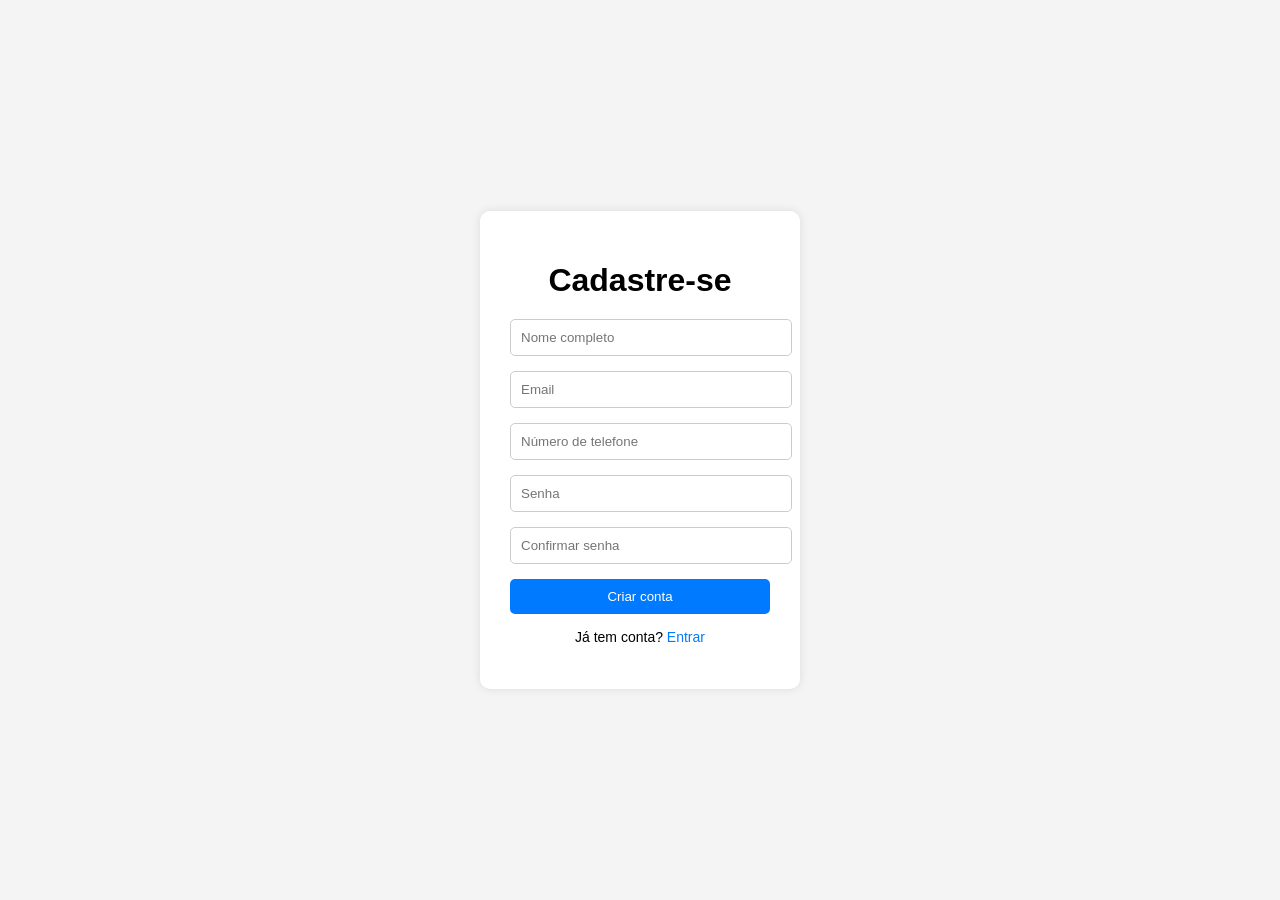
==== front-end/html/cadastro.html @ c275ca43 "Organizando front-end em pasta" ====
<!DOCTYPE html>
<html lang="pt-br">
<head>
    <meta charset="UTF-8">
    <title>Cadastro</title>
    <link rel="stylesheet" href="../css/style.css">
<body>

    <div class="login">
        <h1>Cadastre-se</h1>

        <form>
            <input type="text" placeholder="Nome completo" required>
            <input type="email" placeholder="Email" required>
            <input type="tel" placeholder="Número de telefone" required>
            <input type="password" placeholder="Senha" required>
            <input type="password" placeholder="Confirmar senha" required>

            <button type="submit">Criar conta</button>
        </form>

        <p class="link-login">
            Já tem conta? <a href="index.html">Entrar</a>
        </p>
    </div>

</body>
</html>
---- front-end/css/style.css ----
body {
    display: flex;
    justify-content: center;
    align-items: center;
    height: 100vh;
    margin: 0;

    font-family: Arial, sans-serif;
    background-color: #f4f4f4;
}

.login {
    background: white;
    padding: 30px;
    border-radius: 10px;
    width: 260px;
    text-align: center;

    box-shadow: 0 0 10px rgba(0,0,0,0.1);
}

.login h1 {
    margin-bottom: 20px;
}

.login input {
    width: 100%;
    padding: 10px;
    margin-bottom: 15px;

    border: 1px solid #ccc;
    border-radius: 5px;
}

.links {
    display: flex;
    justify-content: space-between;
    margin-bottom: 15px;
}

.links a {
    text-decoration: none;
    color: #007BFF;
    font-size: 14px;
}

.links a:hover {
    text-decoration: underline;
}

.login button {
    width: 100%;
    padding: 10px;

    border: none;
    border-radius: 5px;
    background-color: #007BFF;
    color: white;

    cursor: pointer;
}

.login button:hover {
    background-color: #0056b3;
}

.ou {
    margin: 15px 0;
    color: #777;
}

/* botão Google */
.google-btn {
    display: flex;
    align-items: center;
    justify-content: center;
    gap: 10px;
    width: 100%;

    background: white;
    color: #444;
    border: 1px solid #ccc;

    padding: 10px;
    border-radius: 5px;
    cursor: pointer;
}

.google-btn img {
    width: 20px;
}

.google-btn:hover {
    background: #f1f1f1;
}
.link-login {
    margin-top: 15px;
    font-size: 14px;
}

.link-login a {
    color: #007BFF;
    text-decoration: none;
}

.link-login a:hover {
    text-decoration: underline;
}
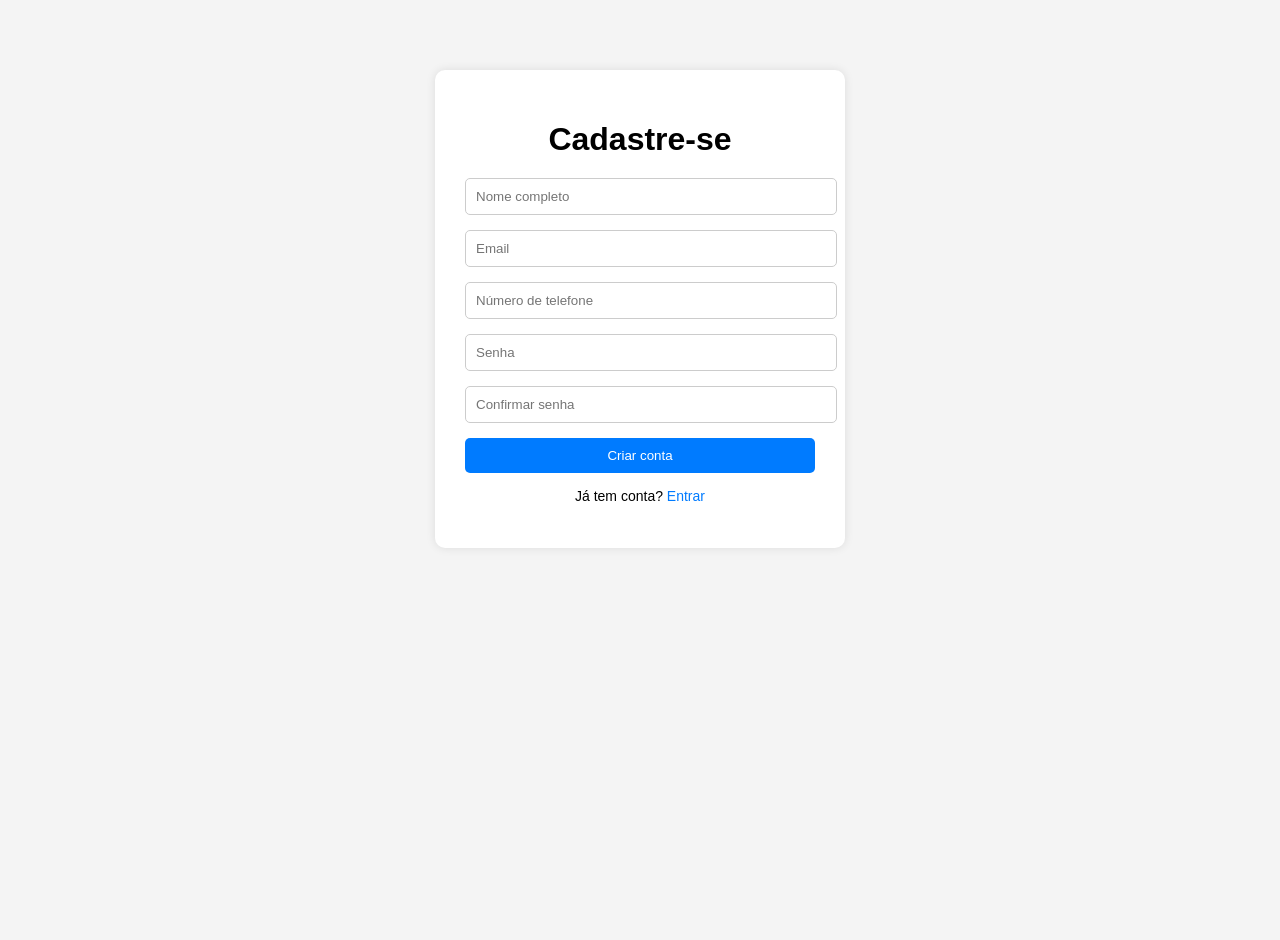
==== commit 45322e90: "Foi feita a responsividade e a documentação do site das telas ja feitas" ====
--- a/front-end/html/cadastro.html
+++ b/front-end/html/cadastro.html
@@ -1,28 +1,47 @@
 <!DOCTYPE html>
 <html lang="pt-br">
+
 <head>
     <meta charset="UTF-8">
+    <meta name="viewport" content="width=device-width, initial-scale=1.0">
     <title>Cadastro</title>
     <link rel="stylesheet" href="../css/style.css">
+</head>
 <body>
 
+    <!-- Container principal da tela de cadastro -->
     <div class="login">
+
         <h1>Cadastre-se</h1>
+        <form>
+            <!-- Formulário de cadastro de usuário -->
 
-        <form>
             <input type="text" placeholder="Nome completo" required>
+            <!-- Campo para nome completo do usuário -->
+
             <input type="email" placeholder="Email" required>
+            <!-- Campo para e-mail do usuário -->
+
             <input type="tel" placeholder="Número de telefone" required>
+            <!-- Campo para número de telefone -->
+
             <input type="password" placeholder="Senha" required>
+            <!-- Campo para senha -->
+
             <input type="password" placeholder="Confirmar senha" required>
+            <!-- Campo para confirmação da senha -->
 
             <button type="submit">Criar conta</button>
+            <!-- Botão para enviar o formulário e criar a conta -->
         </form>
 
         <p class="link-login">
-            Já tem conta? <a href="index.html">Entrar</a>
+            <!-- Link para usuários que já possuem conta -->
+            Já tem conta? <a href="./rest.html">Entrar</a>
         </p>
+
     </div>
 
 </body>
+
 </html>
--- a/front-end/css/style.css
+++ b/front-end/css/style.css
@@ -1,21 +1,24 @@
 body {
-    display: flex;
-    justify-content: center;
-    align-items: center;
-    height: 100vh;
     margin: 0;
-
     font-family: Arial, sans-serif;
     background-color: #f4f4f4;
+
+    min-height: 100vh;
+    padding: 20px;
 }
 
+/* container principal */
 .login {
     background: white;
     padding: 30px;
     border-radius: 10px;
-    width: 260px;
+
+    width: 100%;
+    max-width: 350px;
+
+    margin: 50px auto; /* centralização segura */
+
     text-align: center;
-
     box-shadow: 0 0 10px rgba(0,0,0,0.1);
 }
 
@@ -93,6 +96,8 @@
 .google-btn:hover {
     background: #f1f1f1;
 }
+
+/* link extra (ex: voltar pro login) */
 .link-login {
     margin-top: 15px;
     font-size: 14px;
@@ -105,4 +110,22 @@
 
 .link-login a:hover {
     text-decoration: underline;
+}
+
+/* 📱 RESPONSIVIDADE */
+@media (max-width: 500px) {
+    body {
+        padding: 10px;
+    }
+
+    .login {
+        margin: 40px auto;
+        padding: 20px;
+    }
+
+    .links {
+        flex-direction: column;
+        align-items: center;
+        gap: 5px;
+    }
 }
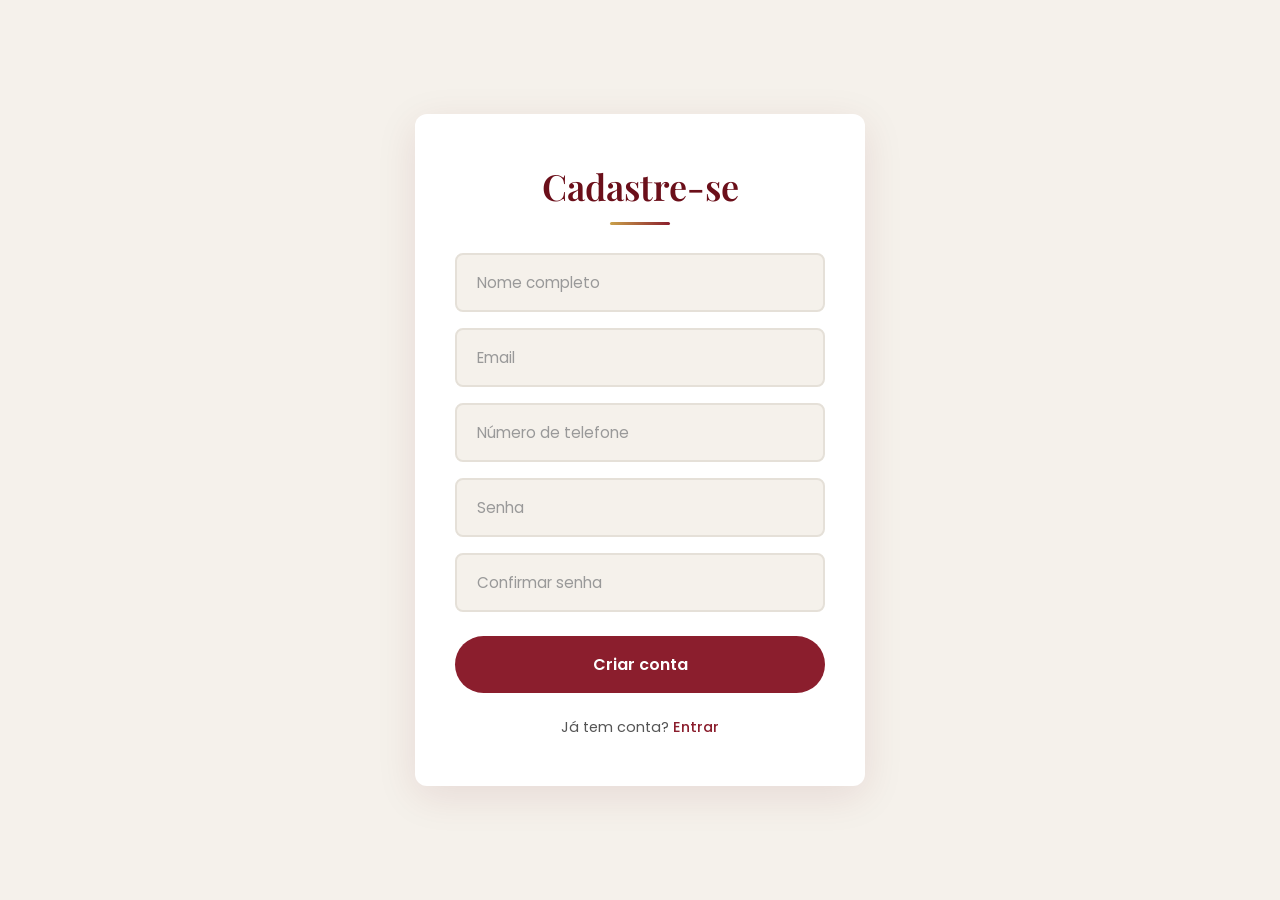
==== commit 6c83d9d8: "Organização do sistema de restaurante, novas telas e renomeação" ====
--- a/front-end/html/cadastro.html
+++ b/front-end/html/cadastro.html
@@ -5,7 +5,7 @@
     <meta charset="UTF-8">
     <meta name="viewport" content="width=device-width, initial-scale=1.0">
     <title>Cadastro</title>
-    <link rel="stylesheet" href="../css/style.css">
+    <link rel="stylesheet" href="../css/cadastro.css">
 </head>
 <body>
 
@@ -37,7 +37,7 @@
 
         <p class="link-login">
             <!-- Link para usuários que já possuem conta -->
-            Já tem conta? <a href="./rest.html">Entrar</a>
+            Já tem conta? <a href="./login.html">Entrar</a>
         </p>
 
     </div>
--- a/front-end/css/cadastro.css
+++ b/front-end/css/cadastro.css
@@ -0,0 +1,159 @@
+/* ===== IMPORTAÇÃO DE FONTES ===== */
+@import url('https://fonts.googleapis.com/css2?family=Great+Vibes&family=Playfair+Display:wght@400;500;600;700&family=Poppins:wght@300;400;500;600;700&display=swap');
+
+/* ===== VARIÁVEIS DE CORES ===== */
+:root {
+    --burgundy-dark: #6B0F1A;
+    --burgundy: #8B1E2D;
+    --gold: #C9A14A;
+    --beige: #F5F1EB;
+    --white: #FFFFFF;
+    --gray-text: #555555;
+    --border-color: #E5E0D8;
+}
+
+/* ===== RESET E BASE ===== */
+* {
+    margin: 0;
+    padding: 0;
+    box-sizing: border-box;
+}
+
+body {
+    font-family: 'Poppins', sans-serif;
+    background-color: var(--beige);
+    min-height: 100vh;
+    display: flex;
+    align-items: center;
+    justify-content: center;
+    padding: 2rem;
+}
+
+/* ===== CONTAINER DE CADASTRO ===== */
+.login {
+    background-color: var(--white);
+    padding: 3rem 2.5rem;
+    border-radius: 12px;
+    box-shadow: 0 10px 40px rgba(107, 15, 26, 0.1);
+    width: 100%;
+    max-width: 450px;
+    text-align: center;
+}
+
+/* ===== TÍTULO ===== */
+.login h1 {
+    font-family: 'Playfair Display', serif;
+    font-size: 2.25rem;
+    font-weight: 600;
+    color: var(--burgundy-dark);
+    margin-bottom: 1.75rem;
+    position: relative;
+}
+
+.login h1::after {
+    content: '';
+    display: block;
+    width: 60px;
+    height: 3px;
+    background: linear-gradient(90deg, var(--gold), var(--burgundy));
+    margin: 0.75rem auto 0;
+    border-radius: 2px;
+}
+
+/* ===== FORMULÁRIO ===== */
+.login form {
+    display: flex;
+    flex-direction: column;
+    gap: 1rem;
+}
+
+/* ===== CAMPOS DE INPUT ===== */
+.login input[type="text"],
+.login input[type="email"],
+.login input[type="tel"],
+.login input[type="password"] {
+    width: 100%;
+    padding: 1rem 1.25rem;
+    font-family: 'Poppins', sans-serif;
+    font-size: 0.95rem;
+    color: var(--gray-text);
+    background-color: var(--beige);
+    border: 2px solid var(--border-color);
+    border-radius: 8px;
+    outline: none;
+    transition: all 0.3s ease;
+}
+
+.login input:focus {
+    border-color: var(--gold);
+    background-color: var(--white);
+    box-shadow: 0 0 0 4px rgba(201, 161, 74, 0.15);
+}
+
+.login input::placeholder {
+    color: #999;
+}
+
+/* ===== BOTÃO CRIAR CONTA ===== */
+.login button[type="submit"] {
+    width: 100%;
+    padding: 1rem;
+    font-family: 'Poppins', sans-serif;
+    font-size: 1rem;
+    font-weight: 600;
+    color: var(--white);
+    background-color: var(--burgundy);
+    border: none;
+    border-radius: 50px;
+    cursor: pointer;
+    transition: all 0.3s ease;
+    margin-top: 0.5rem;
+}
+
+.login button[type="submit"]:hover {
+    background-color: var(--burgundy-dark);
+    transform: translateY(-2px);
+    box-shadow: 0 6px 20px rgba(107, 15, 26, 0.3);
+}
+
+/* ===== LINK PARA LOGIN ===== */
+.link-login {
+    margin-top: 1.5rem;
+    font-size: 0.9rem;
+    color: var(--gray-text);
+}
+
+.link-login a {
+    color: var(--burgundy);
+    text-decoration: none;
+    font-weight: 500;
+    transition: color 0.3s ease;
+}
+
+.link-login a:hover {
+    color: var(--gold);
+    text-decoration: underline;
+}
+
+/* ===== RESPONSIVO ===== */
+@media (max-width: 480px) {
+    body {
+        padding: 1rem;
+    }
+
+    .login {
+        padding: 2rem 1.5rem;
+    }
+
+    .login h1 {
+        font-size: 1.75rem;
+    }
+
+    .login input[type="text"],
+    .login input[type="email"],
+    .login input[type="tel"],
+    .login input[type="password"] {
+        padding: 0.875rem 1rem;
+        font-size: 0.9rem;
+    }
+}
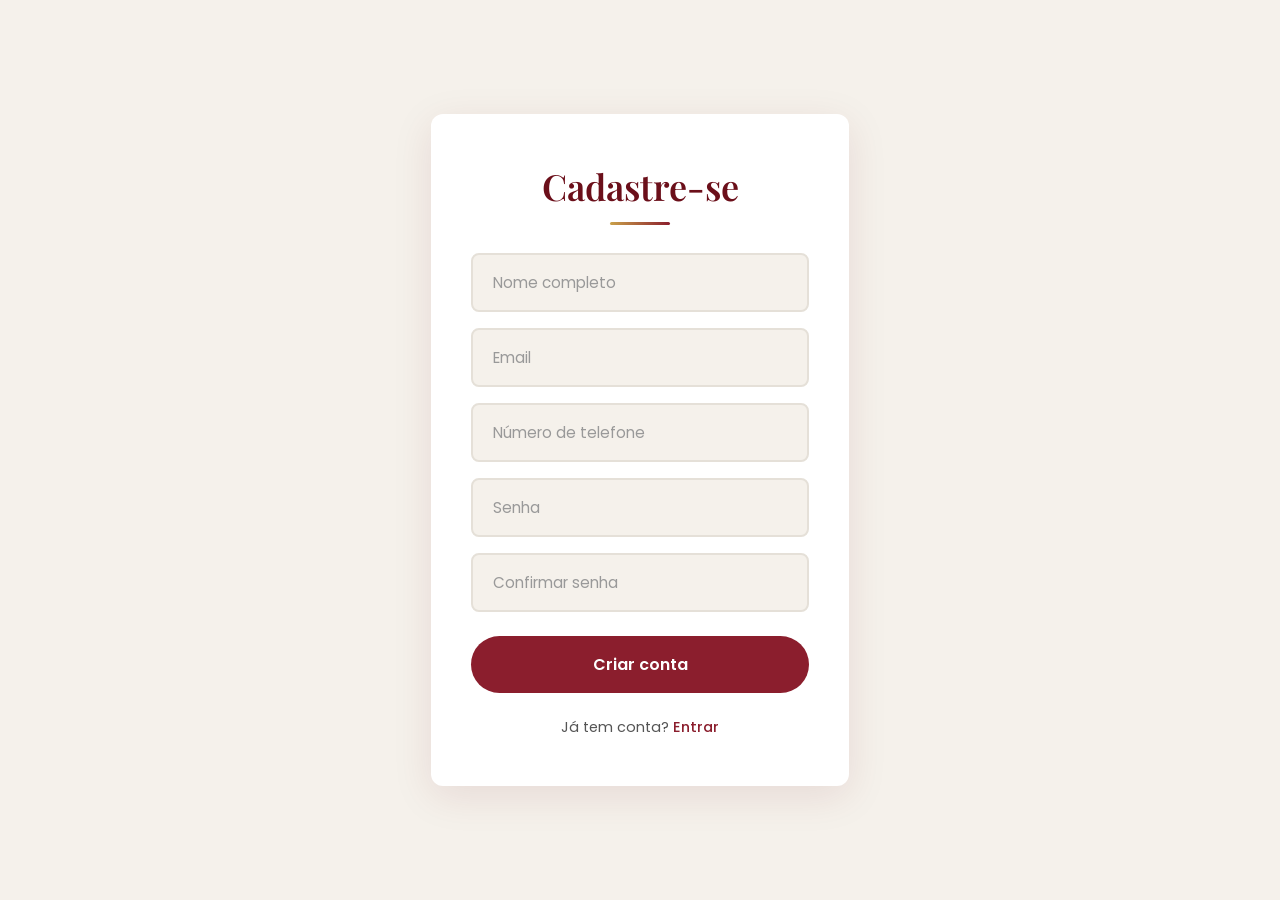
==== commit 835fab99: "Ajuste de parametrização para entrega do trabalho e bootstrap" ====
--- a/front-end/html/cadastro.html
+++ b/front-end/html/cadastro.html
@@ -7,41 +7,42 @@
     <title>Cadastro</title>
     <link rel="stylesheet" href="../css/cadastro.css">
 </head>
+
 <body>
+    <main>
+        <!-- Container principal da tela de cadastro -->
+        <div class="login">
 
-    <!-- Container principal da tela de cadastro -->
-    <div class="login">
+            <h1>Cadastre-se</h1>
+            <form>
+                <!-- Formulário de cadastro de usuário -->
 
-        <h1>Cadastre-se</h1>
-        <form>
-            <!-- Formulário de cadastro de usuário -->
+                <input type="text" placeholder="Nome completo" required>
+                <!-- Campo para nome completo do usuário -->
 
-            <input type="text" placeholder="Nome completo" required>
-            <!-- Campo para nome completo do usuário -->
+                <input type="email" placeholder="Email" required>
+                <!-- Campo para e-mail do usuário -->
 
-            <input type="email" placeholder="Email" required>
-            <!-- Campo para e-mail do usuário -->
+                <input type="tel" placeholder="Número de telefone" required>
+                <!-- Campo para número de telefone -->
 
-            <input type="tel" placeholder="Número de telefone" required>
-            <!-- Campo para número de telefone -->
+                <input type="password" placeholder="Senha" required>
+                <!-- Campo para senha -->
 
-            <input type="password" placeholder="Senha" required>
-            <!-- Campo para senha -->
+                <input type="password" placeholder="Confirmar senha" required>
+                <!-- Campo para confirmação da senha -->
 
-            <input type="password" placeholder="Confirmar senha" required>
-            <!-- Campo para confirmação da senha -->
+                <button type="submit">Criar conta</button>
+                <!-- Botão para enviar o formulário e criar a conta -->
+            </form>
 
-            <button type="submit">Criar conta</button>
-            <!-- Botão para enviar o formulário e criar a conta -->
-        </form>
+            <p class="link-login">
+                <!-- Link para usuários que já possuem conta -->
+                Já tem conta? <a href="./login.html">Entrar</a>
+            </p>
 
-        <p class="link-login">
-            <!-- Link para usuários que já possuem conta -->
-            Já tem conta? <a href="./login.html">Entrar</a>
-        </p>
-
-    </div>
-
+        </div>
+    </main>
 </body>
 
 </html>
